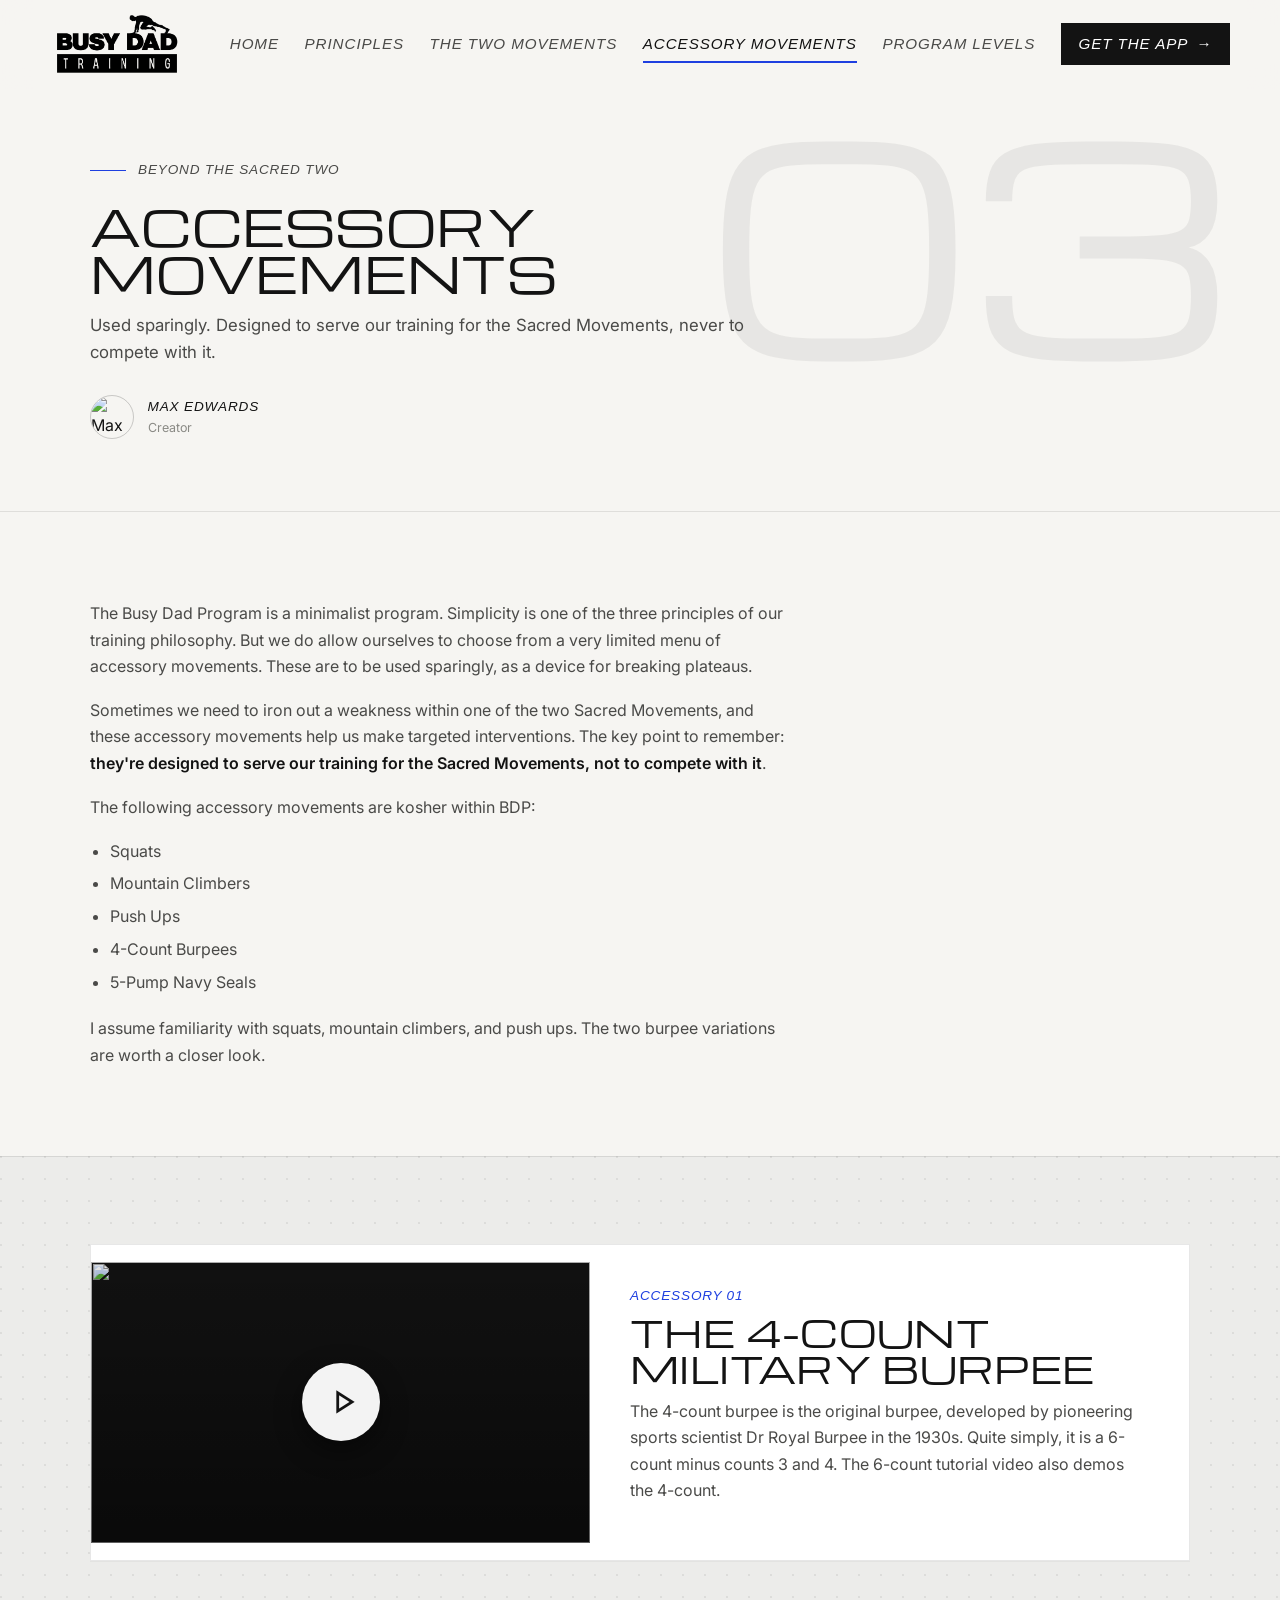
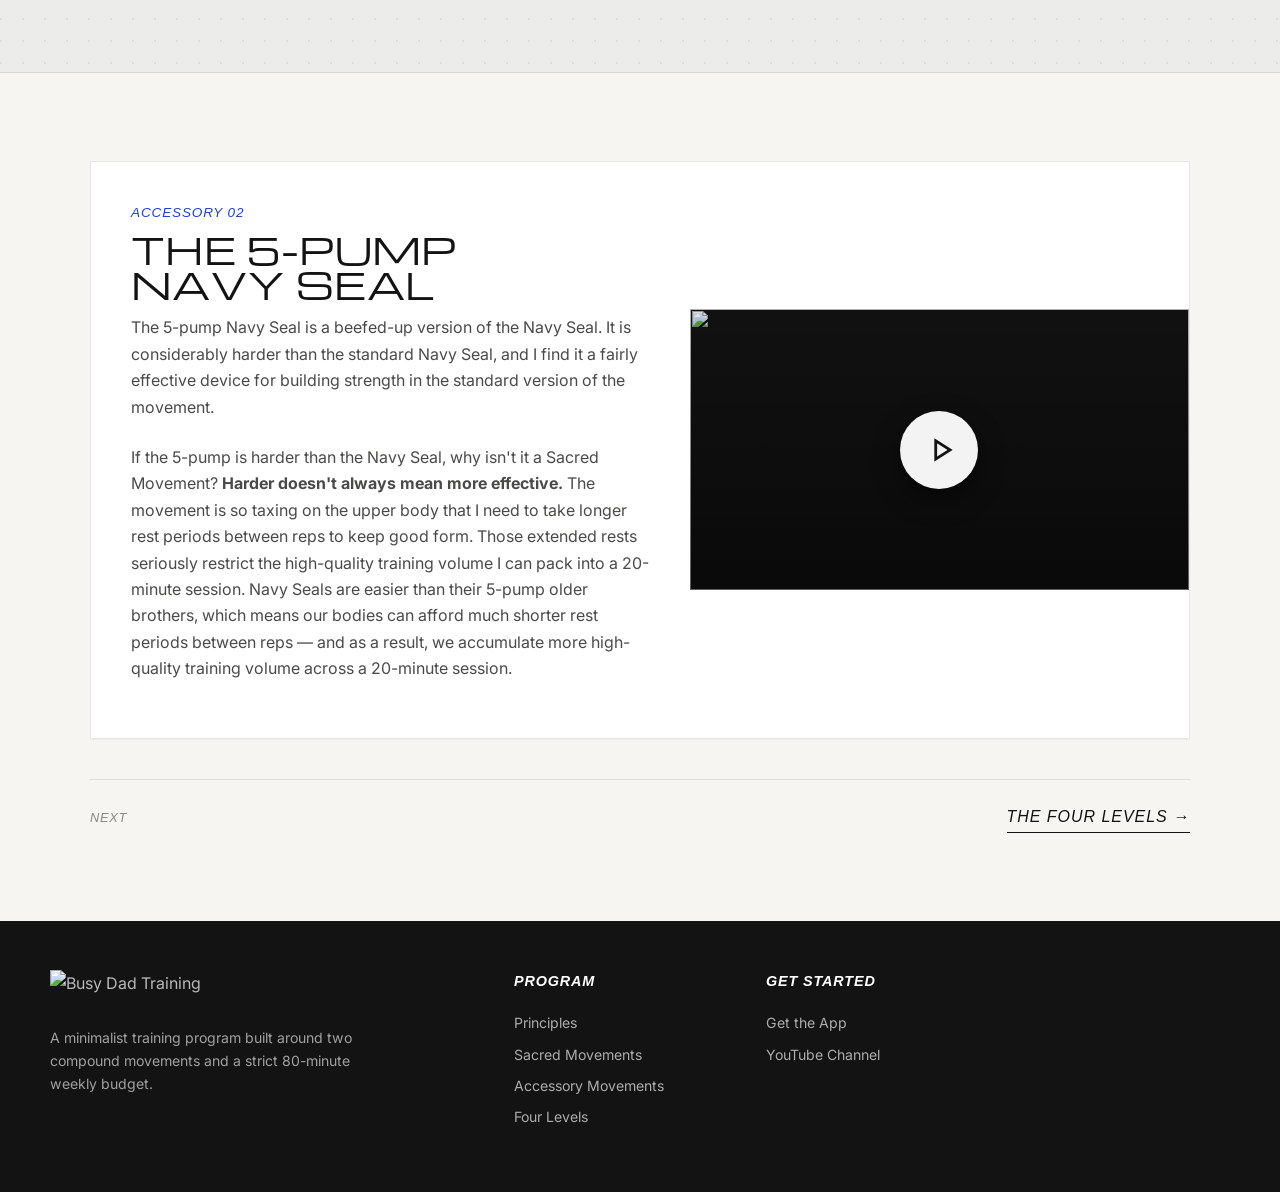
==== accessory-movements.html @ 0a3cc67f "initial commit" ====
<!DOCTYPE html>
<html lang="en">
<head>
  <meta charset="UTF-8" />
  <meta name="viewport" content="width=device-width, initial-scale=1.0" />
  <title>Accessory Movements — Busy Dad Training</title>
  <meta name="description" content="A limited menu of accessory movements used sparingly to break plateaus in the two Sacred Movements." />
  <link rel="stylesheet" href="css/style.css" />
  <link rel="stylesheet" href="https://fonts.googleapis.com/css2?family=Material+Symbols+Outlined:opsz,wght,FILL,GRAD@24,400,0,0" />
  <link rel="icon" type="image/png" href="images/logo/Black Logo - Max Only.png" />
</head>
<body>

  <header class="site-header">
    <a class="site-logo" href="index.html">
      <img src="images/logo/black-small-no-padding.png" alt="Busy Dad Training" />
    </a>
    <button class="menu-toggle" aria-label="Toggle menu"><span></span></button>
    <nav class="nav">
      <a href="index.html">Home</a>
      <a href="principles.html">Principles</a>
      <a href="two-sacred-movements.html">The Two Movements</a>
      <a href="accessory-movements.html" class="active">Accessory Movements</a>
      <a href="four-levels.html">Program Levels</a>
      <a href="https://app.busydadtraining.com/" class="nav-cta">Get the App <span class="arrow">→</span></a>
    </nav>
  </header>

  <section class="page-hero">
    <span class="page-hero__num" aria-hidden="true">03</span>
    <div class="container">
      <div class="page-hero__chapter reveal">Beyond the Sacred Two</div>
      <h1 class="font-display page-hero__title reveal">Accessory<br>Movements</h1>
      <p class="page-hero__sub reveal">Used sparingly. Designed to serve our training for the Sacred Movements, never to compete with it.</p>
      <div class="author">
        <img src="images/max 2.png" alt="Max Edwards" />
        <div>
          <div class="author__name">Max Edwards</div>
          <div class="author__role">Creator</div>
        </div>
      </div>
    </div>
  </section>

  <!-- INTRO -->
  <section class="section">
    <div class="container">
      <div class="prose reveal" style="max-width: 70ch;">
        <p>The Busy Dad Program is a minimalist program. Simplicity is one of the three principles of our training philosophy. But we do allow ourselves to choose from a very limited menu of accessory movements. These are to be used sparingly, as a device for breaking plateaus.</p>
        <p>Sometimes we need to iron out a weakness within one of the two Sacred Movements, and these accessory movements help us make targeted interventions. The key point to remember: <strong>they're designed to serve our training for the Sacred Movements, not to compete with it</strong>.</p>
        <p>The following accessory movements are kosher within BDP:</p>
        <ul>
          <li>Squats</li>
          <li>Mountain Climbers</li>
          <li>Push Ups</li>
          <li>4-Count Burpees</li>
          <li>5-Pump Navy Seals</li>
        </ul>
        <p>I assume familiarity with squats, mountain climbers, and push ups. The two burpee variations are worth a closer look.</p>
      </div>
    </div>
  </section>

  <!-- 4-COUNT -->
  <section class="section section--alt">
    <div class="container">
      <div class="movement reveal">
        <div class="movement__video has-poster" data-yt-id="eroWyZxZNlA" data-yt-title="How to Perform a 6-Count Military Burpee (also demos the 4-count)" role="button" tabindex="0" aria-label="Play 6-Count tutorial (demos the 4-count)">
          <img class="yt-poster" src="https://i.ytimg.com/vi/eroWyZxZNlA/hqdefault.jpg" alt="" loading="lazy" />
          <span class="yt-play" aria-hidden="true"><span class="material-symbols-outlined">play_arrow</span></span>
        </div>
        <div class="movement__body">
          <span class="eyebrow">Accessory 01</span>
          <h2 class="font-display movement__title">The 4-Count<br>Military Burpee</h2>
          <p class="movement__desc">The 4-count burpee is the original burpee, developed by pioneering sports scientist Dr Royal Burpee in the 1930s. Quite simply, it is a 6-count minus counts 3 and 4. The 6-count tutorial video also demos the 4-count.</p>
        </div>
      </div>
    </div>
  </section>

  <!-- 5-PUMP -->
  <section class="section">
    <div class="container">
      <div class="movement movement--reverse reveal">
        <div class="movement__body">
          <span class="eyebrow">Accessory 02</span>
          <h2 class="font-display movement__title">The 5-Pump<br>Navy Seal</h2>
          <p class="movement__desc">The 5-pump Navy Seal is a beefed-up version of the Navy Seal. It is considerably harder than the standard Navy Seal, and I find it a fairly effective device for building strength in the standard version of the movement.</p>
          <p class="movement__desc">If the 5-pump is harder than the Navy Seal, why isn't it a Sacred Movement? <strong>Harder doesn't always mean more effective.</strong> The movement is so taxing on the upper body that I need to take longer rest periods between reps to keep good form. Those extended rests seriously restrict the high-quality training volume I can pack into a 20-minute session. Navy Seals are easier than their 5-pump older brothers, which means our bodies can afford much shorter rest periods between reps — and as a result, we accumulate more high-quality training volume across a 20-minute session.</p>
        </div>
        <div class="movement__video has-poster" data-yt-id="zeCGO_AwsAM" data-yt-title="How to perform a 5-pump Navy Seal" role="button" tabindex="0" aria-label="Play 5-Pump Navy Seal tutorial">
          <img class="yt-poster" src="https://i.ytimg.com/vi/zeCGO_AwsAM/hqdefault.jpg" alt="" loading="lazy" />
          <span class="yt-play" aria-hidden="true"><span class="material-symbols-outlined">play_arrow</span></span>
        </div>
      </div>

      <div class="next">
        <span class="next__label">Next</span>
        <a href="four-levels.html">The Four Levels →</a>
      </div>
    </div>
  </section>

  <!-- FOOTER -->
  <footer class="site-footer">
    <div class="footer-grid">
      <div class="footer-logo">
        <img src="images/logo/Logo White.png" alt="Busy Dad Training" />
        <p>A minimalist training program built around two compound movements and a strict 80-minute weekly budget.</p>
      </div>
      <div>
        <h4>Program</h4>
        <a href="principles.html">Principles</a>
        <a href="two-sacred-movements.html">Sacred Movements</a>
        <a href="accessory-movements.html">Accessory Movements</a>
        <a href="four-levels.html">Four Levels</a>
      </div>
      <div>
        <h4>Get Started</h4>
        <a href="https://app.busydadtraining.com/">Get the App</a>
        <a href="#">YouTube Channel</a>
      </div>
      <di
---- css/style.css ----
/* ============================================
   BUSY DAD TRAINING — light edition
   Display  → Michroma (Microgamma Extended fallback) ALL CAPS
   Heading  → Impact, italic, ALL CAPS, tracking 0.06em
   Body     → Inter
   ============================================ */

@import url('https://fonts.googleapis.com/css2?family=Michroma&family=Inter:wght@300;400;500;600;700&display=swap');

.material-symbols-outlined {
  font-family: 'Material Symbols Outlined';
  font-weight: normal; font-style: normal;
  display: inline-block; vertical-align: middle;
  line-height: 1; letter-spacing: normal;
  text-transform: none; white-space: nowrap;
  word-wrap: normal; direction: ltr;
  -webkit-font-smoothing: antialiased;
}
.icon { font-size: 1.25rem; }
.icon--sm { font-size: 1rem; }
.icon--lg { font-size: 1.75rem; }
.icon--xl { font-size: 2.25rem; }

/* ---------- Reset ---------- */
*, *::before, *::after { box-sizing: border-box; margin: 0; padding: 0; }
html { scroll-behavior: smooth; }
img, svg, video { display: block; max-width: 100%; height: auto; }
a { color: inherit; text-decoration: none; }
button { font: inherit; cursor: pointer; border: none; background: none; color: inherit; }
ul { list-style: none; }

/* ---------- Tokens ---------- */
:root {
  --bg:           #f6f5f2;       /* warm off-white */
  --bg-elev:      #ffffff;       /* card / nav */
  --bg-alt:       #ececea;       /* subtle alt section */
  --ink:          #131313;       /* primary text */
  --ink-soft:     #4a4a48;       /* secondary text */
  --ink-mute:     #8a8a85;       /* muted text */
  --rule:         rgba(19, 19, 19, 0.10);
  --rule-strong:  rgba(19, 19, 19, 0.20);
  --accent:       #1e3fe0;       /* brand blue */
  --accent-hi:    #3957ff;
  --accent-soft:  #e8ecff;       /* tinted background */
  --max:          1180px;
  --gutter:       clamp(1.25rem, 4vw, 2.5rem);
  --section-y:    clamp(3rem, 7vw, 5.5rem);
  --tracking-60:  0.06em;
}

/* ---------- Base ---------- */
body {
  background: var(--bg);
  color: var(--ink);
  font-family: 'Inter', system-ui, -apple-system, Segoe UI, Roboto, sans-serif;
  font-weight: 400;
  line-height: 1.65;
  -webkit-font-smoothing: antialiased;
  text-rendering: optimizeLegibility;
  overflow-x: hidden;
}

/* ---------- Type utilities ---------- */
.font-display {
  font-family: 'Michroma', 'Microgamma Extended', 'Eurostile Extended', 'Arial Black', sans-serif;
  text-transform: uppercase;
  letter-spacing: 0.01em;
  font-weight: 400;
  line-height: 0.98;
}
.font-impact {
  font-family: 'Impact', 'Haettenschweiler', 'Arial Narrow Bold', 'Oswald', sans-serif;
  font-style: italic;
  font-weight: 400;
  text-transform: uppercase;
  letter-spacing: var(--tracking-60);
  line-height: 1;
}
.eyebrow {
  font-family: 'Impact', 'Haettenschweiler', sans-serif;
  font-style: italic;
  text-transform: uppercase;
  letter-spacing: var(--tracking-60);
  font-size: 0.85rem;
  color: var(--accent);
}

/* ---------- Layout ---------- */
.container {
  width: 100%;
  max-width: var(--max);
  margin-inline: auto;
  padding-inline: var(--gutter);
}
.section { padding-block: var(--section-y); position: relative; }
.section--alt   { background: var(--bg-alt); }
.section--ink   { background: var(--ink); color: var(--bg); }
.section--ink .eyebrow { color: var(--accent-hi); }
.section--ink p { color: rgba(255,255,255,0.78); }

/* Graduation — distinctive, celebratory blue block */
.section--graduation {
  background: var(--accent);
  color: #fff;
  position: relative;
  overflow: hidden;
}
.section--graduation::before {
  content: "";
  position: absolute;
  inset: 0;
  background:
    radial-gradient(circle at 85% 15%, rgba(255,255,255,0.18), transparent 45%),
    radial-gradient(circle at 10% 90%, rgba(0,0,0,0.18), transparent 50%);
  pointer-events: none;
}
.section--graduation > * { position: relative; z-index: 1; }
.section--graduation .eyebrow { color: rgba(255,255,255,0.85); }
.section--graduation p,
.section--graduation .prose p { color: rgba(255,255,255,0.9); }
.section--graduation strong,
.section--graduation .prose strong { color: #fff; }
.section--graduation .split__media img { filter: grayscale(0.3) contrast(1.05); }
.grad-badge {
  display: inline-flex;
  align-items: center;
  gap: 0.5rem;
  padding: 0.4rem 0.85rem;
  background: rgba(255,255,255,0.12);
  border: 1px solid rgba(255,255,255,0.25);
  font-family: 'Impact', sans-serif;
  font-style: italic;
  text-transform: uppercase;
  letter-spacing: var(--tracking-60);
  font-size: 0.85rem;
  color: #fff;
  margin-bottom: 0.5rem;
}
.grad-badge .material-symbols-outlined { font-size: 1.1rem; }
.grad-stat {
  display: inline-flex;
  align-items: baseline;
  gap: 0.5rem;
  padding: 0.5rem 0.85rem;
  margin: 0.5rem 0.5rem 0 0;
  border: 1px solid rgba(255,255,255,0.35);
  font-family: 'Michroma', sans-serif;
  font-size: 0.78rem;
  letter-spacing: 0.05em;
  color: #fff;
}
.grad-stat strong {
  font-family: 'Michroma', sans-serif;
  font-size: 1rem;
  color: #fff;
}

/* ---------- Header / Nav ---------- */
.site-header {
  position: fixed;
  inset: 0 0 auto 0;
  z-index: 50;
  padding: 0.75rem max(var(--gutter), calc((100vw - var(--max)) / 2));
  display: flex;
  align-items: center;
  justify-content: space-between;
  background: rgba(246, 245, 242, 0.75);
  backdrop-filter: blur(14px);
  -webkit-backdrop-filter: blur(14px);
  border-bottom: 1px solid transparent;
  transition: background 0.25s ease, border-color 0.25s ease;
}
.site-header.is-scrolled {
  background: rgba(246, 245, 242, 0.4);
  border-bottom-color: var(--rule);
}
.site-logo { display: inline-flex; align-items: center; }
.site-logo img {
  height: clamp(48px, 5vw, 64px);
  width: auto;
}
@media (max-width: 600px) { .site-logo img { height: 44px; } }

.nav {
  display: flex;
  align-items: center;
  gap: clamp(1rem, 2vw, 2rem);
}
.nav a {
  font-family: 'Impact', 'Haettenschweiler', sans-serif;
  font-style: italic;
  text-transform: uppercase;
  letter-spacing: var(--tracking-60);
  font-size: 0.95rem;
  color: var(--ink-soft);
  transition: color 0.18s ease;
}
.nav a:hover, .nav a.active { color: var(--ink); }
.nav a.active { position: relative; }
.nav a.active::after {
  content: "";
  position: absolute;
  left: 0; right: 0; bottom: -6px;
  height: 2px;
  background: var(--accent);
}
.nav-cta {
  display: inline-flex;
  align-items: center;
  gap: 0.5rem;
  padding: 0.55rem 1.1rem;
  background: var(--ink);
  color: #fff !important;
  transition: background 0.18s ease;
}
.nav-cta:hover { background: var(--accent); }

.menu-toggle {
  display: none;
  width: 40px; height: 40px;
  align-items: center; justify-content: center;
}
.menu-toggle span {
  display: block;
  width: 22px; height: 2px;
  background: var(--ink);
  position: relative;
}
.menu-toggle span::before, .menu-toggle span::after {
  content: ""; position: absolute; left: 0;
  width: 22px; height: 2px; background: var(--ink);
}
.menu-toggle span::before { top: -6px; }
.menu-toggle span::after  { top: 6px; }

@media (max-width: 920px) {
  .menu-toggle { display: inline-flex; }
  .nav {
    position: fixed;
    inset: 64px 0 auto 0;
    flex-direction: column;
    align-items: stretch;
    gap: 0;
    padding: 1rem var(--gutter) 1.5rem;
    background: rgba(246, 245, 242, 0.98);
    backdrop-filter: blur(14px);
    border-bottom: 1px solid var(--rule);
    transform: translateY(-110%);
    transition: transform 0.28s ease;
  }
  .nav.is-open { transform: translateY(0); }
  .nav a {
    padding: 0.85rem 0;
    border-bottom: 1px solid var(--rule);
    font-size: 1.05rem;
  }
  .nav-cta { margin-top: 0.75rem; justify-content: center; }
}

/* ---------- Hero ---------- */
.hero {
  min-height: 88vh;
  position: relative;
  display: flex;
  align-items: center;
  overflow: hidden;
  padding-top: 7rem;
  background: var(--bg);
}
.hero__media {
  position: absolute;
  inset: 0;
  z-index: 0;
}
.hero__media img {
  width: 100%; height: 100%;
  object-fit: cover;
  object-position: center 18%;
  opacity: 0.85;
  filter: contrast(1.05) saturate(0.4);
}
.hero__media::after {
  content: "";
  position: absolute;
  inset: 0;
  background:
    linear-gradient(90deg, rgba(246,245,242,0.96) 0%, rgba(246,245,242,0.78) 35%, rgba(246,245,242,0.15) 75%, rgba(246,245,242,0) 100%),
    linear-gradient(180deg, rgba(246,245,242,0) 0%, rgba(246,245,242,0.35) 100%);
}
.hero__inner {
  position: relative;
  z-index: 2;
  width: 100%;
}
.hero__title {
  font-size: clamp(2.5rem, 8vw, 6rem);
  margin-bottom: 0.75rem;
  color: var(--ink);
}
.hero__sub {
  font-size: clamp(1.1rem, 2vw, 1.5rem);
  color: var(--ink-soft);
  margin-bottom: 2.25rem;
  max-width: 36ch;
}
.hero__sub span { color: var(--accent); }

/* ---------- Buttons ---------- */
.btn {
  display: inline-flex;
  align-items: center;
  gap: 0.6rem;
  padding: 0.85rem 1.6rem;
  font-family: 'Impact', 'Haettenschweiler', sans-serif;
  font-style: italic;
  text-transform: uppercase;
  letter-spacing: var(--tracking-60);
  font-size: 0.95rem;
  border: 1px solid transparent;
  transition: background 0.18s ease, border-color 0.18s ease, color 0.18s ease, transform 0.18s ease;
}
.btn--primary {
  background: var(--ink);
  color: #fff;
}
.btn--primary:hover { background: var(--accent); }
.btn--ghost {
  background: transparent;
  color: var(--ink);
  border-color: var(--rule-strong);
}
.btn--ghost:hover { border-color: var(--ink); background: rgba(0,0,0,0.04); }
.btn--invert {
  background: #fff;
  color: var(--ink);
}
.btn--invert:hover { background: var(--accent); color: #fff; }
.btn .arrow { transition: transform 0.18s ease; display: inline-block; }
.btn:hover .arrow { transform: translateX(3px); }

/* ---------- Pillar grid ---------- */
.pillars {
  display: grid;
  grid-template-columns: repeat(4, 1fr);
  gap: 1px;
  margin-top: 3rem;
  background: var(--rule);
  border: 1px solid var(--rule);
}
.pillar {
  background: var(--bg-elev);
  padding: 2rem 1.5rem;
  text-align: left;
  transition: background 0.18s ease;
}
.pillar:hover { background: var(--accent-soft); }
.pillar__icon {
  display: flex;
  align-items: center;
  justify-content: space-between;
  margin-bottom: 1.25rem;
  color: var(--accent);
}
.pillar__icon .material-symbols-outlined { font-size: 1.75rem; }
.pillar__num {
  font-family: 'Michroma', sans-serif;
  font-size: 0.7rem;
  color: var(--ink-mute);
  letter-spacing: 0.15em;
}
.pillar__title {
  font-family: 'Impact', sans-serif;
  font-style: italic;
  text-transform: uppercase;
  letter-spacing: var(--tracking-60);
  font-size: 1.1rem;
  margin-bottom: 0.4rem;
  color: var(--ink);
}
.pillar__desc {
  color: var(--ink-soft);
  font-size: 0.88rem;
}
@media (max-width: 880px) { .pillars { grid-template-columns: repeat(2, 1fr); } }

/* ---------- Section heading ---------- */
.section-head { max-width: 60ch; margin-bottom: 2.5rem; }
.section-head h2 {
  font-size: clamp(1.6rem, 3.5vw, 2.5rem);
  margin-bottom: 1rem;
  color: var(--ink);
}
.section-head p {
  color: var(--ink-soft);
  font-size: 1rem;
}

/* ---------- Intro bullet list ---------- */
.intro-list {
  display: grid;
  gap: 1.25rem;
  max-width: 70ch;
}
.intro-list li {
  display: grid;
  grid-template-columns: auto 1fr;
  gap: 1rem;
  padding-bottom: 1.25rem;
  border-bottom: 1px solid var(--rule);
}
.intro-list .bullet {
  width: 6px; height: 6px;
  background: var(--accent);
  margin-top: 0.7rem;
  flex: none;
  border-radius: 50%;
}
.intro-list p { color: var(--ink-soft); }
.intro-list strong { color: var(--ink); }

/* ---------- Two-column with image ---------- */
.split {
  display: grid;
  grid-template-columns: 1fr 1fr;
  gap: clamp(2rem, 5vw, 4rem);
  align-items: center;
}
.split__media img {
  width: 100%;
  aspect-ratio: 4/5;
  object-fit: cover;
  filter: grayscale(0.2) contrast(1.02);
}
.split__media--reverse { order: -1; }
@media (max-width: 880px) {
  .split { grid-template-columns: 1fr; }
  .split__media--reverse { order: 0; }
}

/* ---------- Testimonials ---------- */
.testimonials {
  display: grid;
  grid-template-columns: repeat(2, 1fr);
  gap: 1rem;
}
.testimonial {
  background: var(--bg-elev);
  border: 1px solid var(--rule);
  padding: 2rem;
}
.testimonial__text {
  color: var(--ink-soft);
  margin-bottom: 1.25rem;
  font-size: 0.96rem;
}
.testimonial__name {
  font-family: 'Impact', sans-serif;
  font-style: italic;
  text-transform: uppercase;
  letter-spacing: var(--tracking-60);
  color: var(--ink);
  font-size: 1rem;
}
.testimonial__role {
  color: var(--ink-mute);
  font-size: 0.78rem;
  text-transform: uppercase;
  letter-spacing: 0.1em;
  margin-top: 0.25rem;
}
@media (max-width: 880px) { .testimonials { grid-template-columns: 1fr; } }

/* ---------- Principle cards ---------- */
.principles-grid {
  display: grid;
  grid-template-columns: repeat(3, 1fr);
  gap: 1rem;
}
.principle {
  background: var(--bg-elev);
  border: 1px solid var(--rule);
  padding: 2rem;
  position: relative;
  transition: border-color 0.2s ease, transform 0.2s ease;
}
.principle:hover { border-color: var(--accent); transform: translateY(-2px); }
.principle__title {
  font-size: 1.6rem;
  margin: 0.5rem 0 0.75rem;
  color: var(--ink);
}
.principle__quote {
  color: var(--ink-soft);
  font-style: italic;
  font-size: 0.95rem;
}
@media (max-width: 880px) { .principles-grid { grid-template-columns: 1fr; } }

/* ---------- Movement cards ---------- */
.movement {
  display: grid;
  grid-template-columns: 1fr 1.2fr;
  gap: 0;
  background: var(--bg-elev);
  border: 1px solid var(--rule);
  margin-bottom: 1.5rem;
  overflow: hidden;
}
.movement--reverse { grid-template-columns: 1.2fr 1fr; }
.movement__video {
  position: relative;
  aspect-ratio: 16/9;
  background: var(--ink);
  align-self: center;
  width: 100%;
  overflow: hidden;
}
.movement__video iframe, .movement__video video {
  position: absolute; inset: 0;
  width: 100%; height: 100%;
  border: 0;
  display: block;
}
/* Click-to-play poster (lazy YouTube load — more reliable than auto-embed) */
.movement__video.has-poster { cursor: pointer; }
.movement__video .yt-poster {
  position: absolute; inset: 0;
  width: 100%; height: 100%;
  object-fit: cover;
  display: block;
}
.movement__video.has-poster::after {
  content: "";
  position: absolute; inset: 0;
  background: linear-gradient(180deg, rgba(0,0,0,0.10) 0%, rgba(0,0,0,0.50) 100%);
  pointer-events: none;
  z-index: 1;
}
.movement__video .yt-play {
  position: absolute;
  top: 50%; left: 50%;
  transform: translate(-50%, -50%);
  width: 78px; height: 78px;
  display: inline-flex;
  align-items: center;
  justify-content: center;
  background: rgba(255,255,255,0.95);
  color: var(--ink);
  border-radius: 50%;
  z-index: 2;
  box-shadow: 0 10px 28px rgba(0,0,0,0.45);
  transition: transform 0.2s ease, background 0.2s ease, color 0.2s ease;
}
.movement__video.has-poster:hover .yt-play,
.movement__video.has-poster:focus-visible .yt-play {
  transform: translate(-50%, -50%) scale(1.06);
  background: var(--accent);
  color: #fff;
}
.movement__video .yt-play .material-symbols-outlined {
  font-size: 2.5rem;
  margin-left: 4px; /* optical centering of play triangle */
}
.movement__video.is-playing .yt-poster,
.movement__video.is-playing .yt-play { display: none; }
.movement__video.is-playing::after { display: none; }
.movement__placeholder {
  width: 100%; height: 100%;
  display: flex; flex-direction: column; align-items: center; justify-content: center;
  gap: 0.65rem;
  background: linear-gradient(135deg, #1f2236, var(--ink));
  color: rgba(255,255,255,0.7);
  font-family: 'Impact', sans-serif;
  font-style: italic;
  text-transform: uppercase;
  letter-spacing: var(--tracking-60);
  font-size: 0.85rem;
}
.movement__placeholder .material-symbols-outlined {
  font-size: 3.25rem;
  color: rgba(255,255,255,0.85);
}
.movement__body {
  padding: clamp(1.5rem, 3.5vw, 2.5rem);
  display: flex; flex-direction: column; justify-content: center;
}
.movement__title {
  font-size: clamp(1.5rem, 3vw, 2.25rem);
  margin: 0.5rem 0 0.75rem;
  color: var(--ink);
}
.movement__desc { color: var(--ink-soft); margin-bottom: 1rem; }
.movement__desc + .movement__desc { margin-top: 0.5rem; }
@media (max-width: 880px) {
  .movement, .movement--reverse { grid-template-columns: 1fr; }
}

/* ---------- Levels ---------- */
.levels { display: grid; gap: 0.75rem; }
.level {
  display: grid;
  grid-template-columns: auto 1fr auto;
  gap: 1.5rem;
  align-items: center;
  padding: 1.5rem 1.75rem;
  border: 1px solid var(--rule);
  background: var(--bg-elev);
  transition: border-color 0.2s ease, transform 0.18s ease;
}
.level:hover { border-color: var(--accent); }
.level--feature { background: var(--accent-soft); border-color: var(--accent); }
.level__num {
  font-family: 'Michroma', sans-serif;
  font-size: clamp(1.5rem, 3.5vw, 2.5rem);
  color: var(--accent);
  line-height: 1;
  min-width: 2.25rem;
}
.level__title {
  font-family: 'Impact', sans-serif;
  font-style: italic;
  text-transform: uppercase;
  letter-spacing: var(--tracking-60);
  font-size: 1.25rem;
  margin-bottom: 0.35rem;
}
.level__desc { color: var(--ink-soft); font-size: 0.95rem; }
.level__meta {
  font-family: 'Michroma', sans-serif;
  font-size: 0.65rem;
  letter-spacing: 0.15em;
  color: var(--ink-mute);
  text-align: right;
  white-space: nowrap;
  display: inline-flex;
  align-items: center;
  gap: 0.4rem;
}
.level__meta .material-symbols-outlined { font-size: 0.95rem; color: var(--accent); }
@media (max-width: 720px) {
  .level { grid-template-columns: auto 1fr; }
  .level__meta { grid-column: 1 / -1; text-align: left; }
}

.level-group { margin-top: 1.5rem; }
.level-group__title {
  font-family: 'Impact', sans-serif;
  font-style: italic;
  text-transform: uppercase;
  letter-spacing: var(--tracking-60);
  font-size: 1.1rem;
  color: var(--ink-soft);
  margin-bottom: 0.5rem;
}

/* ---------- CTA (used sparingly) ---------- */
.cta-block {
  background: var(--ink);
  color: #fff;
  padding: clamp(2.5rem, 5vw, 4rem) var(--gutter);
  text-align: left;
}
.cta-block .container { display: grid; grid-template-columns: 1.4fr auto; gap: 2rem; align-items: center; }
.cta-block h2 {
  font-size: clamp(1.85rem, 4vw, 3rem);
  color: #fff;
}
.cta-block p { color: rgba(255,255,255,0.7); margin-top: 0.75rem; }
@media (max-width: 720px) {
  .cta-block .container { grid-template-columns: 1fr; }
}

/* ---------- Inline next-link (subtle replacement for big CTAs) ---------- */
.next {
  margin-top: 2.5rem;
  padding-top: 1.5rem;
  border-top: 1px solid var(--rule);
  display: flex;
  flex-wrap: wrap;
  gap: 0.5rem 1.25rem;
  justify-content: space-between;
  align-items: baseline;
}
.next__label {
  font-family: 'Impact', sans-serif;
  font-style: italic;
  text-transform: uppercase;
  letter-spacing: var(--tracking-60);
  font-size: 0.8rem;
  color: var(--ink-mute);
}
.next a {
  font-family: 'Impact', sans-serif;
  font-style: italic;
  text-transform: uppercase;
  letter-spacing: var(--tracking-60);
  font-size: 1rem;
  color: var(--ink);
  border-bottom: 1px solid var(--ink);
  padding-bottom: 2px;
}
.next a:hover { color: var(--accent); border-bottom-color: var(--accent); }

/* ---------- Footer ---------- */
.site-footer {
  background: var(--ink);
  color: rgba(255,255,255,0.7);
  border-top: 1px solid var(--rule);
  padding: 3rem var(--gutter) 1.5rem;
}
.footer-grid {
  display: grid;
  grid-template-columns: 2fr 1fr 1fr 1fr;
  gap: 2.5rem;
  max-width: var(--max);
  margin: 0 auto 2.25rem;
}
.footer-grid h4 {
  font-family: 'Impact', sans-serif;
  font-style: italic;
  text-transform: uppercase;
  letter-spacing: var(--tracking-60);
  font-size: 0.9rem;
  margin-bottom: 0.85rem;
  color: #fff;
}
.footer-grid a {
  display: flex;
  align-items: center;
  gap: 0.55rem;
  color: rgba(255,255,255,0.65);
  font-size: 0.88rem;
  padding: 0.25rem 0;
  transition: color 0.15s ease;
}
.footer-grid a:hover { color: #fff; }
.footer-grid a .material-symbols-outlined { font-size: 1rem; color: rgba(255,255,255,0.5); transition: color 0.15s ease; }
.footer-grid a:hover .material-symbols-outlined { color: var(--accent-hi); }
.footer-grid p { color: rgba(255,255,255,0.6); font-size: 0.88rem; max-width: 38ch; }
.footer-logo img { height: 40px; margin-bottom: 1rem; }
.footer-bottom {
  max-width: var(--max);
  margin: 0 auto;
  padding-top: 1.5rem;
  border-top: 1px solid rgba(255,255,255,0.1);
  display: flex;
  justify-content: space-between;
  flex-wrap: wrap;
  gap: 1rem;
  font-size: 0.8rem;
  color: rgba(255,255,255,0.45);
}
@media (max-width: 880px) { .footer-grid { grid-template-columns: 1fr 1fr; } }
@media (max-width: 520px) { .footer-grid { grid-template-columns: 1fr; } }

/* ---------- Page hero ---------- */
.page-hero {
  padding: 9rem 0 3.5rem;
  position: relative;
  background: var(--bg);
  border-bottom: 1px solid var(--rule);
}
.page-hero__title {
  font-size: clamp(1.85rem, 4vw, 3rem);
  margin-bottom: 1rem;
  color: var(--ink);
}
.page-hero__sub {
  color: var(--ink-soft);
  font-size: 1.05rem;
  max-width: 60ch;
}
.author {
  display: flex;
  align-items: center;
  gap: 0.85rem;
  margin-top: 1.75rem;
}
.author img {
  width: 44px; height: 44px;
  border-radius: 50%;
  object-fit: cover;
  border: 1px solid var(--rule-strong);
}
.author__name {
  font-family: 'Impact', sans-serif;
  font-style: italic;
  text-transform: uppercase;
  letter-spacing: var(--tracking-60);
  font-size: 0.85rem;
}
.author__role { color: var(--ink-mute); font-size: 0.78rem; }

/* ---------- Reveal (progressive enhancement: only hide when JS is active) ---------- */
.reveal { transition: opacity 0.6s ease, transform 0.6s ease; }
html.js-ready .reveal { opacity: 0; transform: translateY(16px); }
html.js-ready .reveal.is-visible { opacity: 1; transform: translateY(0); }
/* Safety net: if .is-visible never gets added (e.g., observer fails on edge cases),
   reveal everything ~1.5s after JS confirms readiness so content is never lost. */
@keyframes reveal-fallback { to { opacity: 1; transform: translateY(0); } }
html.js-ready .reveal { animation: reveal-fallback 0.6s ease 1.5s forwards; }

/* ---------- Marquee ---------- */
.strip {
  background:
    linear-gradient(180deg, #181818 0%, var(--ink) 100%);
  color: #fff;
  padding: 1rem 0;
  overflow: hidden;
  border-top: 1px solid var(--accent);
  border-bottom: 1px solid var(--accent);
  position: relative;
}
.strip::before, .strip::after {
  content: "";
  position: absolute;
  top: 0; bottom: 0;
  width: 80px;
  pointer-events: none;
  z-index: 2;
}
.strip::before {
  left: 0;
  background: linear-gradient(90deg, var(--ink), rgba(19,19,19,0));
}
.strip::after {
  right: 0;
  background: linear-gradient(270deg, var(--ink), rgba(19,19,19,0));
}
.strip__track {
  display: flex;
  width: max-content;
  animation: marquee 60s linear infinite;
}
.strip__inner {
  display: flex;
  align-items: center;
  gap: 1.5rem;
  padding-right: 1.5rem;
  white-space: nowrap;
  flex: none;
}
.strip__inner > span {
  font-family: 'Impact', 'Haettenschweiler', sans-serif;
  font-style: italic;
  text-transform: uppercase;
  letter-spacing: var(--tracking-60);
  font-size: 1rem;
  display: inline-flex;
  align-items: center;
  gap: 0.45rem;
}
.strip__inner .strip__icon {
  font-family: 'Material Symbols Outlined';
  font-style: normal;
  font-size: 1.05rem;
  color: var(--accent-hi);
  letter-spacing: normal;
}
.strip__sep {
  color: var(--accent-hi);
  opacity: 0.65;
  font-family: 'Michroma', sans-serif;
  font-size: 0.65rem;
}
.strip__num {
  color: var(--accent-hi);
  font-family: 'Michroma', sans-serif;
  font-size: 0.78rem !important;
  letter-spacing: 0.05em;
  text-transform: none !important;
  font-style: normal !important;
  padding: 0.4rem 0.85rem;
  border: 1px solid rgba(57, 87, 255, 0.55);
  background: rgba(57, 87, 255, 0.10);
}
.strip__num strong {
  color: #fff;
  font-weight: 400;
  margin-right: 0.15rem;
}
@keyframes marquee {
  from { transform: translateX(0); }
  to   { transform: translateX(-50%); }
}

/* ---------- Body prose ---------- */
.prose { max-width: 65ch; }
.prose p { color: var(--ink-soft); margin-bottom: 1.1rem; }
.prose p:last-child { margin-bottom: 0; }
.prose strong { color: var(--ink); font-weight: 600; }
.prose ul {
  margin: 0 0 1.25rem;
  padding-left: 1.25rem;
  list-style: disc;
}
.prose ul li { color: var(--ink-soft); margin-bottom: 0.4rem; }
.prose blockquote {
  border-left: 2px solid var(--accent);
  padding: 0.25rem 0 0.25rem 1.25rem;
  color: var(--ink);
  font-style: italic;
  margin: 1.25rem 0;
}

/* ---------- Utility ---------- */
.text-center { text-align: center; }
.mt-1 { margin-top: 1rem; }
.mt-2 { margin-top: 2rem; }
.mt-3 { margin-top: 2.5rem; }
.mb-1 { margin-bottom: 1rem; }
.flex-row { display: flex; gap: 0.75rem; flex-wrap: wrap; }


/* =====================================================
   DESIGN UPLIFT — added in design pass v2
   ===================================================== */

/* ---------- Hero v2: watermark + stats ---------- */
.hero { padding-top: 8rem; min-height: 92vh; }
.hero__media::after {
  background:
    linear-gradient(90deg, rgba(246,245,242,0.97) 0%, rgba(246,245,242,0.85) 35%, rgba(246,245,242,0.4) 75%, rgba(246,245,242,0.05) 100%),
    linear-gradient(180deg, rgba(246,245,242,0) 35%, rgba(246,245,242,0.55) 100%);
}
.hero__watermark {
  position: absolute;
  inset: 0;
  z-index: 1;
  pointer-events: none;
  display: flex;
  align-items: center;
  justify-content: flex-end;
  padding-right: clamp(1rem, 6vw, 6rem);
  overflow: hidden;
}
.hero__watermark span {
  font-family: 'Michroma', 'Microgamma Extended', sans-serif;
  font-size: clamp(10rem, 32vw, 26rem);
  line-height: 0.82;
  color: var(--ink);
  opacity: 0.06;
  letter-spacing: -0.03em;
  text-transform: uppercase;
  user-select: none;
}
.hero__stats {
  margin-top: 2.75rem;
  display: grid;
  grid-template-columns: repeat(4, minmax(0, 1fr));
  border-top: 1px solid var(--rule-strong);
  border-bottom: 1px solid var(--rule-strong);
  max-width: 760px;
}
.hero__stats > div {
  padding: 1rem 1.25rem;
  border-right: 1px solid var(--rule);
  display: flex;
  flex-direction: column;
  gap: 0.3rem;
}
.hero__stats > div:first-child { padding-left: 0; }
.hero__stats > div:last-child { border-right: none; padding-right: 0; }
.hero__stats__num {
  font-family: 'Michroma', sans-serif;
  font-size: clamp(1.4rem, 3vw, 2rem);
  color: var(--ink);
  line-height: 1;
}
.hero__stats__lbl {
  font-family: 'Impact', 'Haettenschweiler', sans-serif;
  font-style: italic;
  text-transform: uppercase;
  letter-spacing: 0.1em;
  font-size: 0.72rem;
  color: var(--ink-mute);
}
@media (max-width: 720px) {
  .hero__stats { grid-template-columns: 1fr 1fr; }
  .hero__stats > div { border-right: none; padding-left: 0; padding-right: 0; }
  .hero__stats > div:nth-child(odd) { padding-right: 1rem; border-right: 1px solid var(--rule); }
  .hero__stats > div:nth-child(even) { padding-left: 1rem; }
  .hero__stats > div:nth-child(-n+2) { border-bottom: 1px solid var(--rule); padding-bottom: 0.85rem; }
  .hero__stats > div:nth-child(n+3) { padding-top: 0.85rem; }
  .hero__watermark span { font-size: clamp(7rem, 36vw, 14rem); opacity: 0.05; }
}

/* ---------- Section rhythm ---------- */
.section-head .eyebrow {
  display: inline-flex;
  align-items: center;
  gap: 0.85rem;
}
.section-head .eyebrow::before {
  content: "";
  display: inline-block;
  width: 36px;
  height: 1px;
  background: var(--accent);
}
.section-head h2 { margin-top: 0.65rem; }

.section--alt {
  background-color: var(--bg-alt);
  background-image: radial-gradient(circle at 1px 1px, rgba(19,19,19,0.07) 1px, transparent 0);
  background-size: 22px 22px;
  position: relative;
}
.section--alt::before, .section--alt::after {
  content: "";
  position: absolute;
  left: 0; right: 0;
  height: 1px;
  background: var(--rule);
  pointer-events: none;
}
.section--alt::before { top: 0; }
.section--alt::after { bottom: 0; }

/* ---------- Pillar cards: more mass ---------- */
.pillars {
  margin-top: 4rem;
  border: 1px solid var(--rule-strong);
  background: var(--rule-strong);
  box-shadow: 0 1px 0 rgba(19,19,19,0.04);
}
.pillar {
  padding: 2.5rem 1.85rem 1.85rem;
  position: relative;
  min-height: 240px;
  display: flex;
  flex-direction: column;
  overflow: hidden;
  transition: background 0.2s ease, transform 0.22s ease;
}
.pillar:hover { background: #fff; transform: translateY(-3px); }
.pillar__numbg {
  position: absolute;
  top: 0.2rem;
  right: 0.85rem;
  font-family: 'Michroma', sans-serif;
  font-size: 5rem;
  line-height: 1;
  color: var(--ink);
  opacity: 0.06;
  pointer-events: none;
  user-select: none;
}
.pillar__chevron {
  margin-top: auto;
  align-self: flex-end;
  color: var(--accent);
  opacity: 0;
  transform: translateX(-6px);
  transition: opacity 0.22s ease, transform 0.22s ease;
  font-size: 1.6rem !important;
}
.pillar:hover .pillar__chevron { opacity: 1; transform: translateX(0); }
.pillar__desc { margin-bottom: 0.75rem; }

/* ---------- Principle cards: more mass + corner numeral ---------- */
.principle {
  padding: 2.5rem 2rem;
  min-height: 240px;
  position: relative;
  overflow: hidden;
}
.principle:hover {
  box-shadow: 0 14px 30px -18px rgba(19,19,19,0.22);
}
.principle__numbg {
  position: absolute;
  top: -0.65rem;
  right: 0.5rem;
  font-family: 'Michroma', sans-serif;
  font-size: 5.5rem;
  line-height: 1;
  color: var(--ink);
  opacity: 0.06;
  pointer-events: none;
  user-select: none;
}

/* ---------- Movement cards: subtle shadow ---------- */
.movement { box-shadow: 0 1px 0 rgba(19,19,19,0.04); }

/* ---------- Levels: a touch more presence ---------- */
.level { padding: 1.75rem 2rem; }
.level__num {
  font-size: clamp(1.85rem, 4.5vw, 3rem);
  min-width: 2.75rem;
}

/* ---------- Page-hero: chapter style ---------- */
.page-hero {
  padding: 9.5rem 0 4.5rem;
  position: relative;
  overflow: hidden;
}
.page-hero > .container { position: relative; z-index: 1; }
.page-hero__num {
  position: absolute;
  right: max(var(--gutter), calc((100vw - var(--max)) / 2));
  top: 7rem;
  font-family: 'Michroma', 'Microgamma Extended', sans-serif;
  font-size: clamp(8rem, 22vw, 18rem);
  line-height: 0.85;
  color: var(--ink);
  opacity: 0.06;
  pointer-events: none;
  user-select: none;
  z-index: 0;
  letter-spacing: -0.02em;
}
.page-hero__chapter {
  display: inline-flex;
  align-items: center;
  gap: 0.75rem;
  margin-bottom: 1.25rem;
  font-family: 'Impact', 'Haettenschweiler', sans-serif;
  font-style: italic;
  text-transform: uppercase;
  letter-spacing: var(--tracking-60);
  font-size: 0.85rem;
  color: var(--ink-soft);
}
.page-hero__chapter::before {
  content: "";
  display: inline-block;
  width: 36px;
  height: 1px;
  background: var(--accent);
}
.page-hero__chapter strong {
  font-family: 'Michroma', sans-serif;
  font-style: normal;
  color: var(--ink);
  font-size: 0.78rem;
  letter-spacing: 0.05em;
}
@media (max-width: 720px) {
  .page-hero { padding: 8rem 0 3rem; }
  .page-hero__num { font-size: 8rem; top: 6rem; right: var(--gutter); opacity: 0.05; }
}
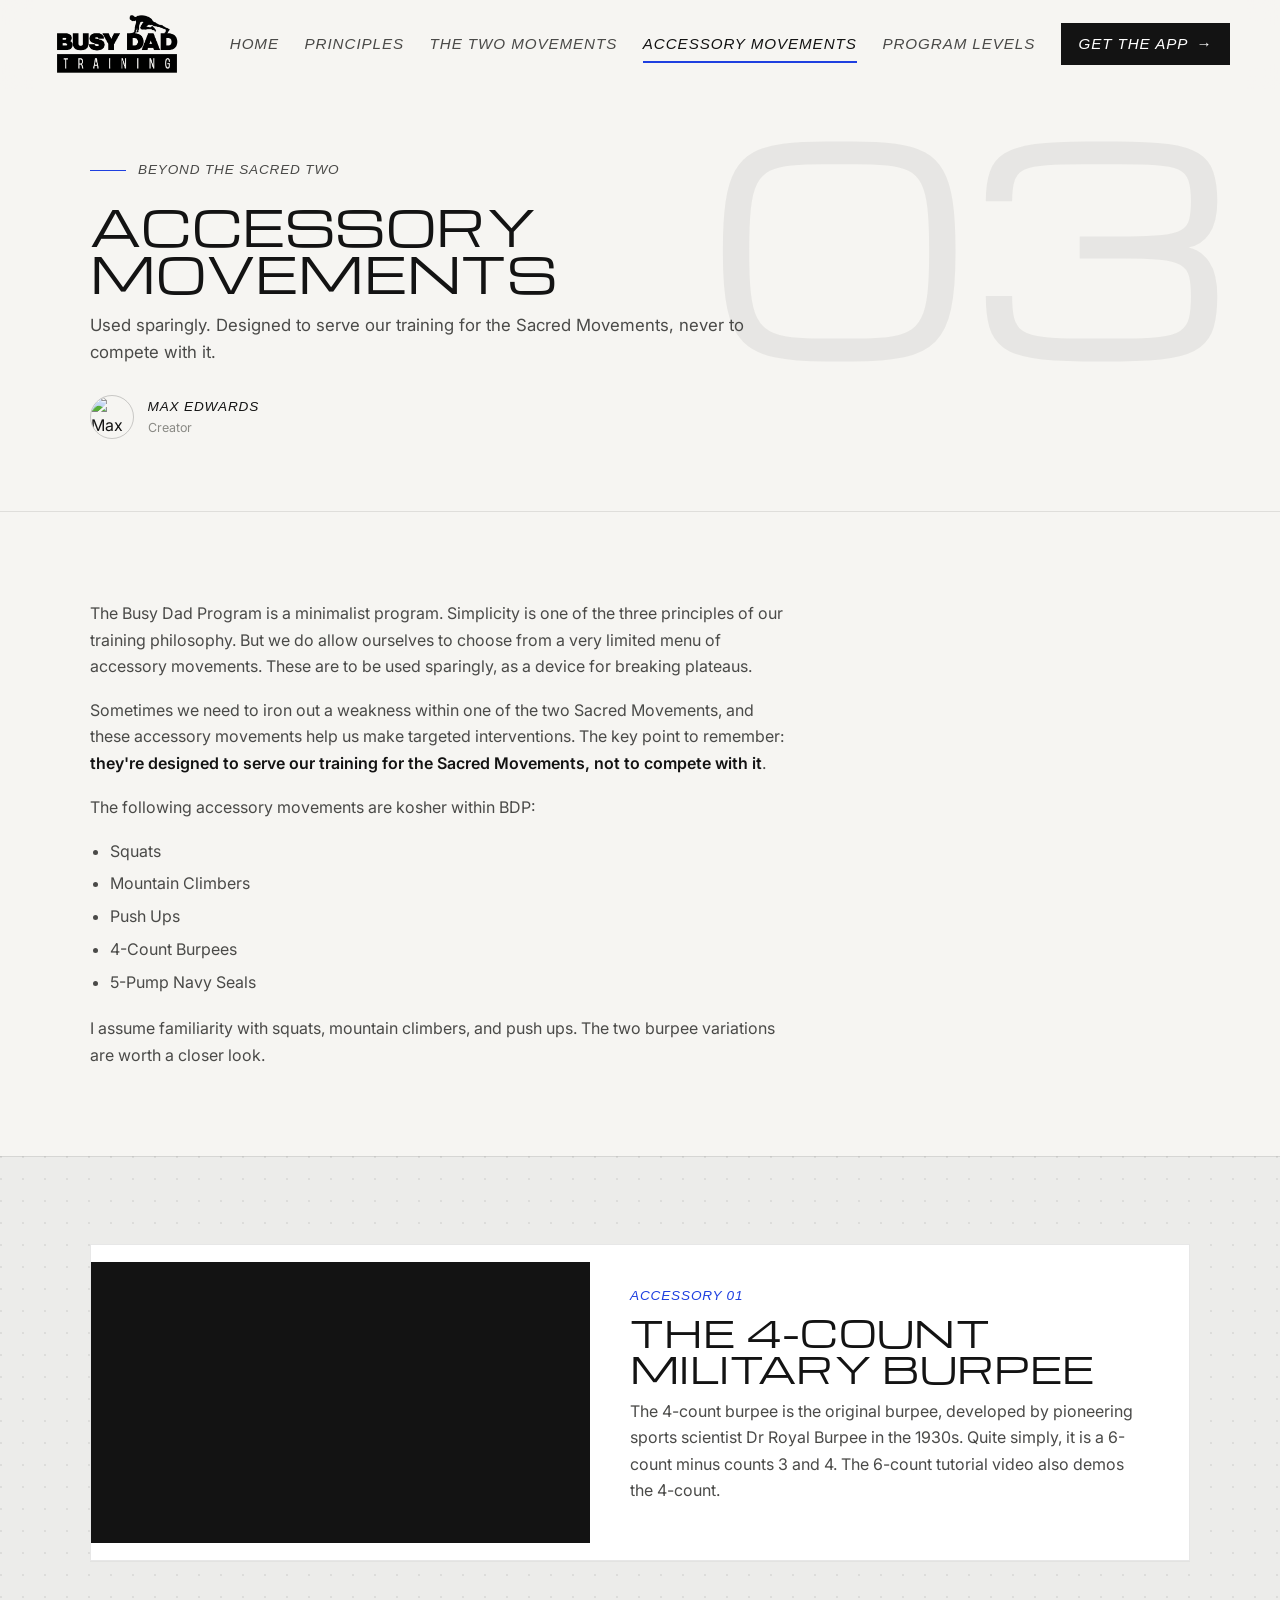
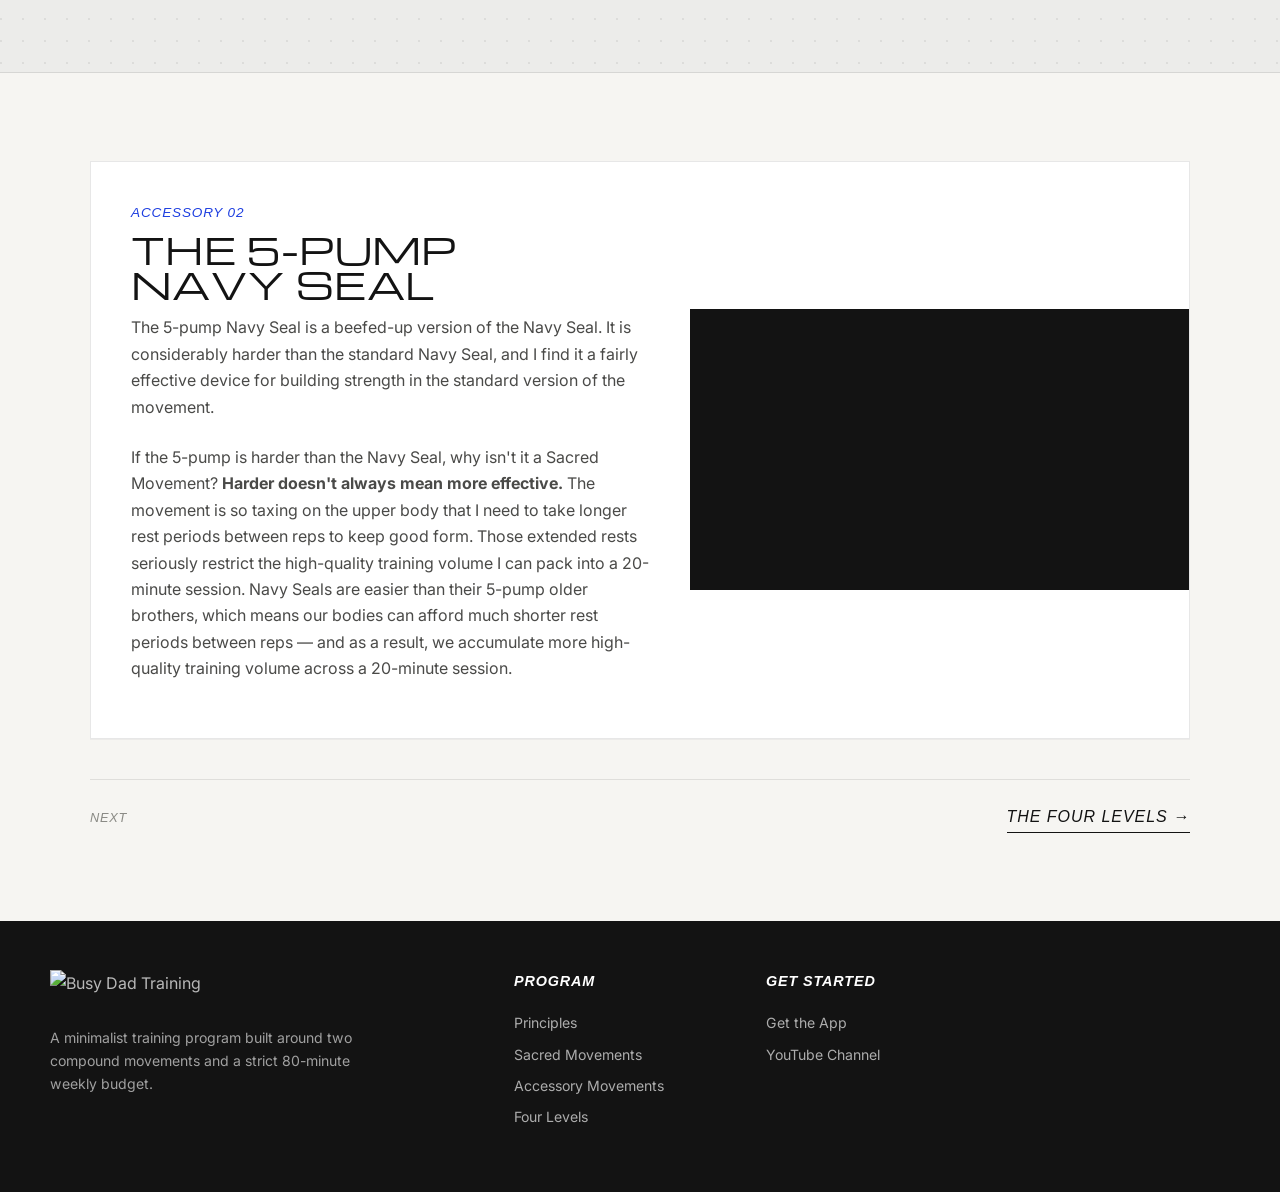
==== commit a08375d1: "vid updates" ====
--- a/accessory-movements.html
+++ b/accessory-movements.html
@@ -65,9 +65,13 @@
   <section class="section section--alt">
     <div class="container">
       <div class="movement reveal">
-        <div class="movement__video has-poster" data-yt-id="eroWyZxZNlA" data-yt-title="How to Perform a 6-Count Military Burpee (also demos the 4-count)" role="button" tabindex="0" aria-label="Play 6-Count tutorial (demos the 4-count)">
-          <img class="yt-poster" src="https://i.ytimg.com/vi/eroWyZxZNlA/hqdefault.jpg" alt="" loading="lazy" />
-          <span class="yt-play" aria-hidden="true"><span class="material-symbols-outlined">play_arrow</span></span>
+        <div class="movement__video">
+          <iframe src="https://www.youtube.com/embed/_NTHtZgGuLA?playsinline=1"
+                  frameborder="0"
+                  allow="accelerometer; autoplay; clipboard-write; encrypted-media; gyroscope; picture-in-picture"
+                  allowfullscreen
+                  webkit-playsinline
+                  playsinline></iframe>
         </div>
         <div class="movement__body">
           <span class="eyebrow">Accessory 01</span>
@@ -88,9 +92,13 @@
           <p class="movement__desc">The 5-pump Navy Seal is a beefed-up version of the Navy Seal. It is considerably harder than the standard Navy Seal, and I find it a fairly effective device for building strength in the standard version of the movement.</p>
           <p class="movement__desc">If the 5-pump is harder than the Navy Seal, why isn't it a Sacred Movement? <strong>Harder doesn't always mean more effective.</strong> The movement is so taxing on the upper body that I need to take longer rest periods between reps to keep good form. Those extended rests seriously restrict the high-quality training volume I can pack into a 20-minute session. Navy Seals are easier than their 5-pump older brothers, which means our bodies can afford much shorter rest periods between reps — and as a result, we accumulate more high-quality training volume across a 20-minute session.</p>
         </div>
-        <div class="movement__video has-poster" data-yt-id="zeCGO_AwsAM" data-yt-title="How to perform a 5-pump Navy Seal" role="button" tabindex="0" aria-label="Play 5-Pump Navy Seal tutorial">
-          <img class="yt-poster" src="https://i.ytimg.com/vi/zeCGO_AwsAM/hqdefault.jpg" alt="" loading="lazy" />
-          <span class="yt-play" aria-hidden="true"><span class="material-symbols-outlined">play_arrow</span></span>
+        <div class="movement__video">
+          <iframe src="https://www.youtube.com/embed/zeCGO_AwsAM?playsinline=1"
+                  frameborder="0"
+                  allow="accelerometer; autoplay; clipboard-write; encrypted-media; gyroscope; picture-in-picture"
+                  allowfullscreen
+                  webkit-playsinline
+                  playsinline></iframe>
         </div>
       </div>
 
--- a/css/style.css
+++ b/css/style.css
@@ -509,14 +509,16 @@
 .movement--reverse { grid-template-columns: 1.2fr 1fr; }
 .movement__video {
   position: relative;
-  aspect-ratio: 16/9;
+  padding-bottom: 56.25%; /* 16:9 */
+  height: 0;
+  overflow: hidden;
   background: var(--ink);
   align-self: center;
   width: 100%;
-  overflow: hidden;
 }
 .movement__video iframe, .movement__video video {
-  position: absolute; inset: 0;
+  position: absolute;
+  top: 0; left: 0;
   width: 100%; height: 100%;
   border: 0;
   display: block;
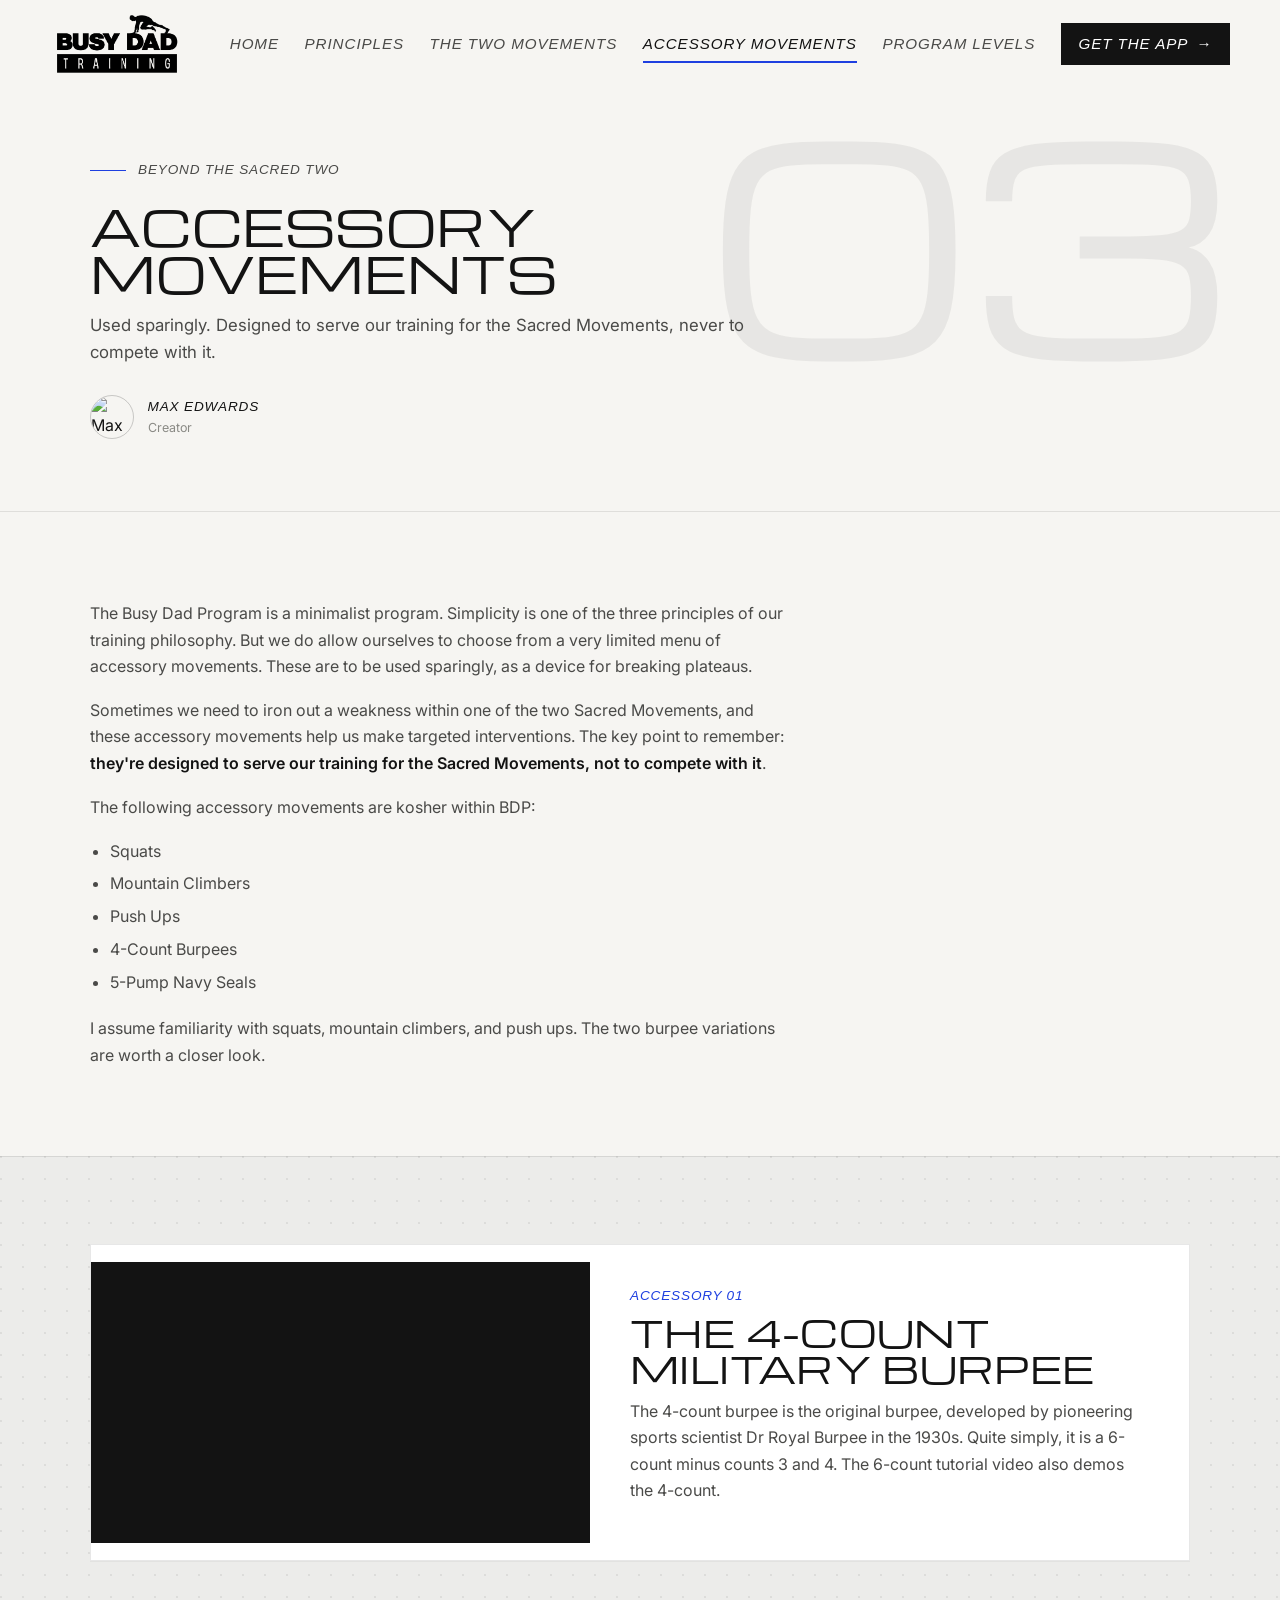
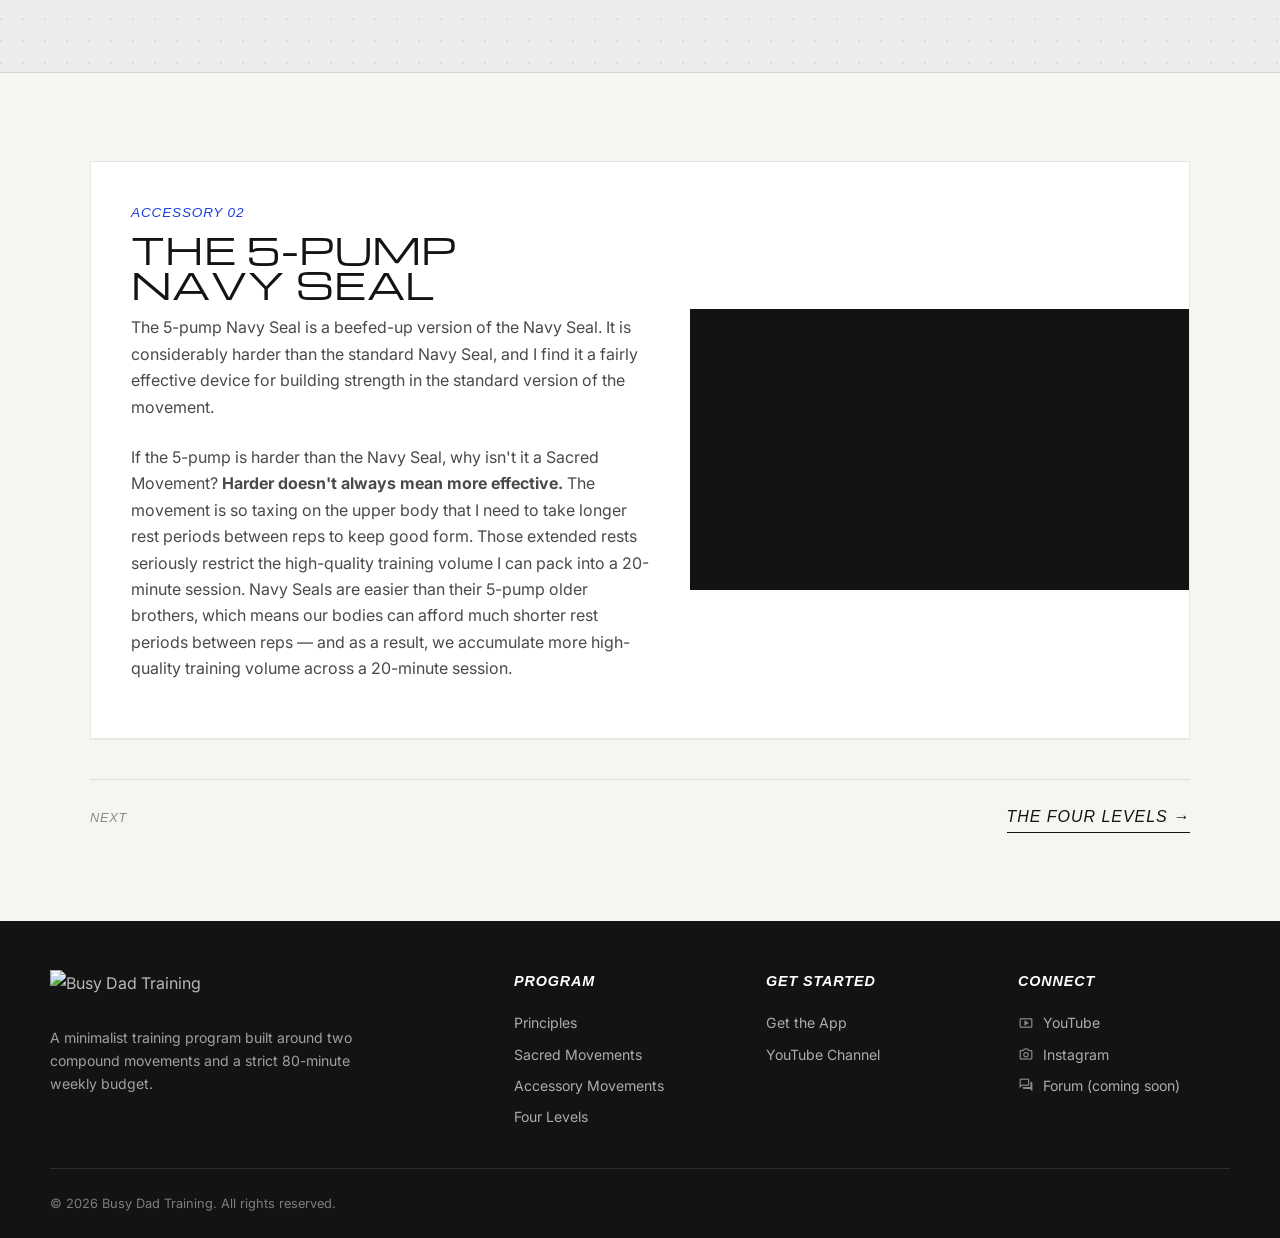
==== commit 762d4ba5: "fix" ====
--- a/accessory-movements.html
+++ b/accessory-movements.html
@@ -128,4 +128,19 @@
         <a href="https://app.busydadtraining.com/">Get the App</a>
         <a href="#">YouTube Channel</a>
       </div>
-      <di+      <div>
+        <h4>Connect</h4>
+        <a href="#"><span class="material-symbols-outlined">smart_display</span>YouTube</a>
+        <a href="#"><span class="material-symbols-outlined">photo_camera</span>Instagram</a>
+        <a href="#"><span class="material-symbols-outlined">forum</span>Forum (coming soon)</a>
+      </div>
+    </div>
+    <div class="footer-bottom">
+      <span>© <span id="year"></span> Busy Dad Training. All rights reserved.</span>
+    </div>
+  </footer>
+
+  <script>document.getElementById('year').textContent = new Date().getFullYear();</script>
+  <script src="js/main.js"></script>
+</body>
+</html>
--- a/css/style.css
+++ b/css/style.css
@@ -164,14 +164,16 @@
   display: flex;
   align-items: center;
   justify-content: space-between;
-  background: rgba(246, 245, 242, 0.75);
+  background: rgba(246, 245, 242, 0);
+  backdrop-filter: blur(0px);
+  -webkit-backdrop-filter: blur(0px);
+  border-bottom: 1px solid transparent;
+  transition: background 0.25s ease, backdrop-filter 0.25s ease, border-color 0.25s ease;
+}
+.site-header.is-scrolled {
+  background: rgba(246, 245, 242, 0.65);
   backdrop-filter: blur(14px);
   -webkit-backdrop-filter: blur(14px);
-  border-bottom: 1px solid transparent;
-  transition: background 0.25s ease, border-color 0.25s ease;
-}
-.site-header.is-scrolled {
-  background: rgba(246, 245, 242, 0.4);
   border-bottom-color: var(--rule);
 }
 .site-logo { display: inline-flex; align-items: center; }
@@ -217,8 +219,10 @@
 
 .menu-toggle {
   display: none;
-  width: 40px; height: 40px;
+  width: 44px; height: 44px;
   align-items: center; justify-content: center;
+  position: relative;
+  z-index: 60;
 }
 .menu-toggle span {
   display: block;
@@ -238,6 +242,7 @@
   .nav {
     position: fixed;
     inset: 64px 0 auto 0;
+    z-index: 55;
     flex-direction: column;
     align-items: stretch;
     gap: 0;
@@ -245,10 +250,19 @@
     background: rgba(246, 245, 242, 0.98);
     backdrop-filter: blur(14px);
     border-bottom: 1px solid var(--rule);
-    transform: translateY(-110%);
-    transition: transform 0.28s ease;
+    visibility: hidden;
+    opacity: 0;
+    transform: translateY(-12px);
+    pointer-events: none;
+    transition: opacity 0.22s ease, transform 0.22s ease, visibility 0s linear 0.22s;
   }
-  .nav.is-open { transform: translateY(0); }
+  .nav.is-open {
+    visibility: visible;
+    opacity: 1;
+    transform: translateY(0);
+    pointer-events: auto;
+    transition: opacity 0.22s ease, transform 0.22s ease, visibility 0s;
+  }
   .nav a {
     padding: 0.85rem 0;
     border-bottom: 1px solid var(--rule);
